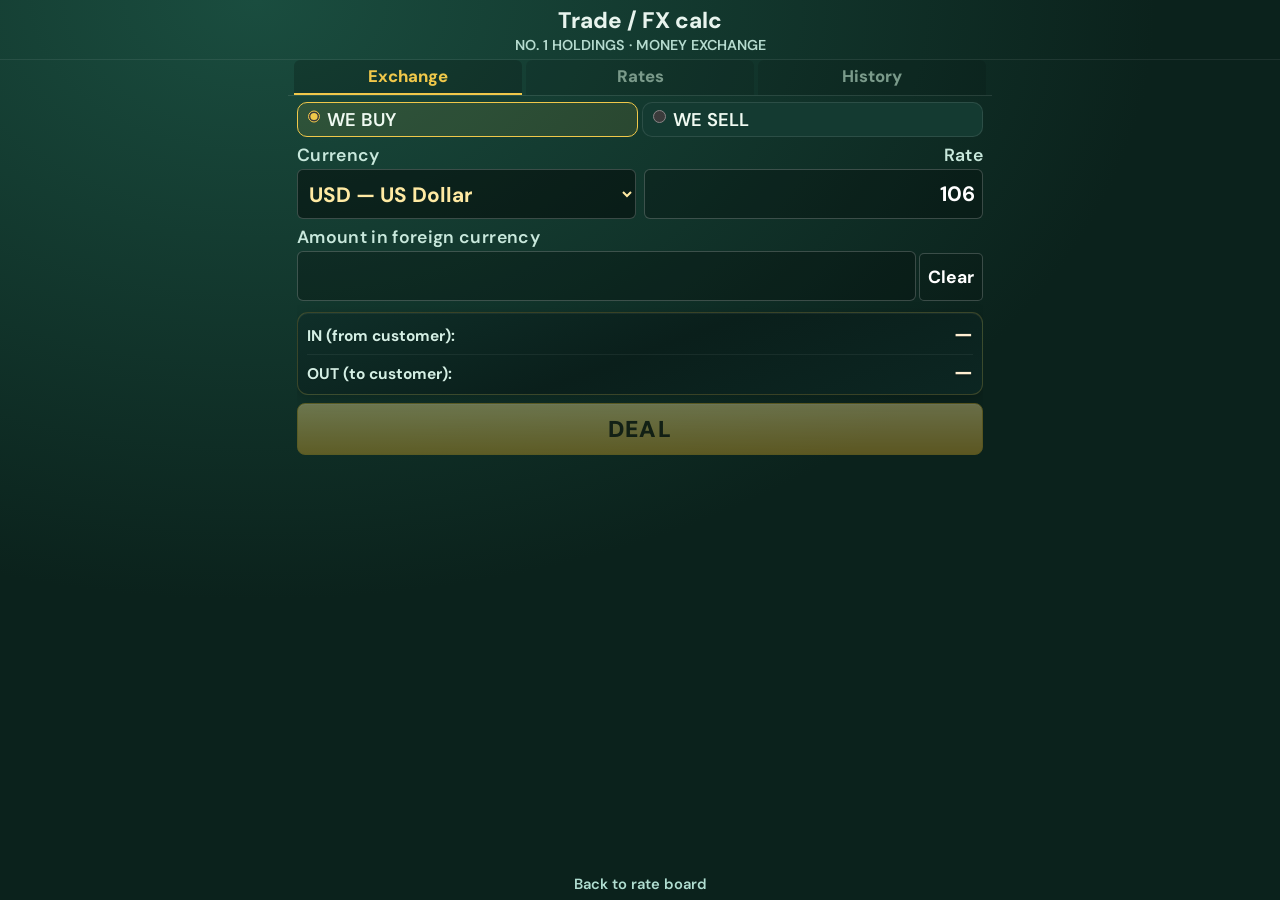
==== trade.html @ a91f6186 "first" ====
<!DOCTYPE html>
<html lang="en">
  <head>
    <meta charset="utf-8" />
    <meta name="viewport" content="width=device-width, initial-scale=1" />
    <title>FX / Trade - NO. 1 HOLDINGS</title>
    <link rel="preconnect" href="https://fonts.googleapis.com" />
    <link rel="preconnect" href="https://fonts.gstatic.com" crossorigin />
    <link
      href="https://fonts.googleapis.com/css2?family=DM+Sans:ital,opsz,wght@0,9..40,400;0,9..40,600;0,9..40,700&display=swap"
      rel="stylesheet"
    />
    <link rel="stylesheet" href="css/trade.css" />
  </head>
  <body class="trade-app me2-locale-en">
    <header class="trade-hd">
      <h1 class="trade-ttl" id="tradePageTitle"></h1>
      <p class="trade-brand" id="tradeHeader"></p>
    </header>

    <nav class="ttabs" role="tablist" aria-label="page">
      <button type="button" class="ttab is-on" id="tabCalc" role="tab" aria-selected="true" aria-controls="panelCalc">
        <span id="tTabX"></span>
      </button>
      <button type="button" class="ttab" id="tabRates" role="tab" aria-selected="false" aria-controls="panelRates">
        <span id="tTabR"></span>
      </button>
      <button type="button" class="ttab" id="tabLog" role="tab" aria-selected="false" aria-controls="panelLog">
        <span id="tTabH"></span>
      </button>
    </nav>

    <main class="tmain">
      <div class="tpan is-on" id="panelCalc" role="tabpanel" aria-labelledby="tabCalc" data-p="x">
        <div class="sheet sheet--calc" id="sheetDeal">
          <p class="q" id="lblWhat"></p>
          <p class="q2" id="lblWhatE" hidden></p>
            <div class="segs" role="radiogroup" aria-label="side">
            <label class="seg" data-side="buy"
              ><input type="radio" name="trDir" id="dirBuy" value="buy" checked />
              <span class="szh" id="sBuyZ"></span><span class="sen" id="sBuyE" hidden></span>
            </label>
            <label class="seg" data-side="sell"
              ><input type="radio" name="trDir" id="dirSell" value="sell" />
              <span class="szh" id="sSellZ"></span><span class="sen" id="sSellE" hidden></span>
            </label>
          </div>

          <div class="fld fld-ccyrow">
            <div class="ccyrow">
              <div class="ccyrow-cell ccyrow-cell--sel">
                <p class="fl-bi" id="lblCcyPair"></p>
                <select id="tradeCcy" class="sels ccy-ctl"></select>
              </div>
              <div class="ccyrow-cell ccyrow-cell--rate">
                <p class="fl-bi" id="lblRateInline"></p>
                <input
                  type="text"
                  class="tinp tinp--inline-rate ccy-ctl"
                  id="inlineRate"
                  inputmode="decimal"
                  autocomplete="off"
                />
              </div>
            </div>
            <p class="fstatus" id="inlineRateStatus" hidden></p>
          </div>

          <div class="fld">
            <p class="fl-bi" id="lblAmtPair"></p>
            <div class="amt2">
              <input type="text" class="tinp" id="amt" inputmode="decimal" autocomplete="off" />
              <button type="button" class="bghost" id="btnClear"></button>
            </div>
          </div>

          <div class="sum sum--pay" id="resultBlock" aria-live="polite">
            <div class="sum-pay">
              <div class="sum-line">
                <div class="sum-pay__lbl">
                  <span class="szh" id="lblShopRecvZ"></span>
                  <span class="sen" id="lblShopRecvE" hidden></span>
                </div>
                <b class="sum-pay__val" id="legRecvVal">—</b>
              </div>
              <div class="sum-line">
                <div class="sum-pay__lbl">
                  <span class="szh" id="lblShopPayZ"></span>
                  <span class="sen" id="lblShopPayE" hidden></span>
                </div>
                <b class="sum-pay__val" id="legPayVal">—</b>
              </div>
            </div>
          </div>

          <button type="button" class="bdeal" id="btnDeal" disabled>DEAL</button>
        </div>
      </div>

      <div class="tpan is-hid" id="panelRates" role="tabpanel" aria-labelledby="tabRates" data-p="r" hidden>
        <div class="sheet sheet--rates" id="sheetRates">
          <section class="global-rates" id="globalRatesBlock" aria-labelledby="globalRatesTtl">
            <h2 class="gr-ttl" id="globalRatesTtl"></h2>
            <p class="gr-hint" id="globalRatesHint"></p>
            <div class="fld">
              <p class="fl-bi" id="lblShopPhone"></p>
              <div class="amt2">
                <input
                  type="text"
                  class="tinp"
                  id="shopPhone"
                  inputmode="tel"
                  autocomplete="off"
                />
              </div>
            </div>
            <div class="gr-wrap">
              <table class="gr-tbl" id="globalRatesTable">
                <thead>
                  <tr>
                    <th id="thGlobalCcy"></th>
                    <th id="thGlobalBuy"></th>
                    <th id="thGlobalSell"></th>
                  </tr>
                </thead>
                <tbody id="globalRatesTbody"></tbody>
              </table>
            </div>
            <p class="fstatus" id="globalRateStatus" hidden></p>
            <button type="button" class="bghost gr-save" id="btnSaveGlobalRates"></button>
          </section>
        </div>
      </div>

      <div class="tpan is-hid" id="panelLog" role="tabpanel" aria-labelledby="tabLog" hidden data-p="h">
        <div class="logbox">
          <h2 class="h2" id="logH"></h2>
          <div class="frow">
            <label class="frb flb-col"
              ><input type="radio" name="fMode" id="fOne" value="one" checked />
              <span class="fl-stk"><span class="fl-zh" id="fOneLZh"></span><span class="fl-en" id="fOneLEn" hidden></span></span></label>
            <span class="dwrap" id="fBlockOne">
              <input type="date" class="dinp" id="fDateOne" aria-describedby="logFilterDateNote" />
            </span>
            <label class="frb flb-col"
              ><input type="radio" name="fMode" id="fRange" value="range" />
              <span class="fl-stk"><span class="fl-zh" id="fRangeLZh"></span><span class="fl-en" id="fRangeLEn" hidden></span></span></label>
            <span class="dwrap" id="fBlockRange" hidden>
              <input type="date" class="dinp" id="fDateFrom" aria-describedby="logFilterDateNote" />
              <span>—</span>
              <input type="date" class="dinp" id="fDateTo" aria-describedby="logFilterDateNote" />
            </span>
          </div>
          <p class="flt-sub" id="logFilterDateNote"></p>
          <div class="lscroll">
            <table class="tlog" id="logTable">
              <thead>
                <tr>
                  <th id="thLTime"></th>
                  <th id="thLDir"></th>
                  <th id="thLCcy"></th>
                  <th id="thLIn"></th>
                  <th id="thLOut"></th>
                  <th id="thLDel"></th>
                  <th id="thPrint"></th>
                </tr>
              </thead>
              <tbody id="logTbody"></tbody>
            </table>
            <p class="em" id="logEmpty"></p>
          </div>
          <div class="log-tool log-tool--log" id="logToolLog">
            <button type="button" class="bghost btn-csv" id="btnCsvLog"></button>
            <button type="button" class="brd btn-logclr" id="btnLogClear"></button>
          </div>
          <div class="log-below" id="logBelowBlock">
            <p class="log-sec-ttl" id="logSumTableCap"></p>
            <div class="lscroll lscroll--sum">
              <table class="tlog" id="logSumTable">
                <thead>
                  <tr>
                    <th id="thSumCcy"></th>
                    <th id="thSumCount"></th>
                    <th id="thSumNet"></th>
                    <th id="thSumNf"></th>
                  </tr>
                </thead>
                <tbody id="logSumTbody"></tbody>
              </table>
            </div>
            <div class="log-tool log-tool--sum" id="logToolSum">
              <button type="button" class="bghost btn-csv" id="btnCsvSummary"></button>
            </div>
          </div>
        </div>
      </div>
    </main>

    <div
      class="mod"
      id="printModal"
      role="dialog"
      aria-modal="true"
      aria-labelledby="mQ"
      hidden
    >
      <div class="modb" data-close=""></div>
      <div class="modc">
        <p class="mqt" id="mQ"></p>
        <div class="mrow">
          <button type="button" class="bghost" id="mNo"></button>
          <button type="button" class="bpri" id="mYes"></button>
        </div>
      </div>
    </div>

    <footer class="tfut">
      <a href="index.html" class="a tfut-link" id="linkToBoard"></a>
    </footer>

    <script src="js/boot-data.js"></script>
    <script src="js/trade.js" defer></script>
  </body>
</html>
---- css/trade.css ----
/* 第一性：卖/买 → 选币 → 金额 → DEAL */
:root {
  --g: #143a31;
  --g2: #0b221c;
  --gold: #f0c84a;
  --m: #bfe4d8;
  --card: #f0faf4;
  --in: #07100e;
  --ff: "DM Sans", system-ui, sans-serif;
  --r: 12px;
}
*,
*::before,
*::after {
  box-sizing: border-box;
}
html,
body {
  height: 100%;
}
body.trade-app {
  margin: 0;
  font-family: var(--ff);
  color: #fff;
  color-scheme: dark; /* 原生 <select> 展开列表在 Chromium 上用深色，避免灰底+浅金字 */
  background: radial-gradient(900px 600px at 20% 0, #1a4d3f, var(--g2));
  height: 100dvh;
  max-height: 100dvh;
  overflow: hidden;
  display: flex;
  flex-direction: column;
  font-size: clamp(18px, 0.4rem + 1.1vw, 25px);
}
.trade-hd {
  padding: 0.45rem 0.6rem 0.3rem;
  text-align: center;
  border-bottom: 1px solid rgba(255, 255, 255, 0.08);
}
.trade-ttl {
  margin: 0;
  font-size: 1.1em;
  font-weight: 800;
  line-height: 1.2;
  color: #e8f4ee;
}
.trade-brand {
  margin: 0.1rem 0 0;
  font-size: 0.7em;
  font-weight: 600;
  color: var(--m);
  opacity: 0.95;
}
.ttabs {
  display: flex;
  max-width: min(100%, 42rem);
  margin: 0 auto;
  width: 100%;
  padding: 0 0.35rem;
  border-bottom: 1px solid rgba(255, 255, 255, 0.1);
  gap: 0.2rem;
}
.ttab {
  flex: 1;
  min-width: 0;
  font: inherit;
  font-weight: 800;
  font-size: 0.82em;
  padding: 0.4rem 0.15rem;
  line-height: 1.2;
  background: rgba(0, 0, 0, 0.12);
  color: #7a9a8a;
  border: none;
  border-bottom: 2px solid transparent;
  border-radius: 6px 6px 0 0;
  cursor: pointer;
}
.ttab.is-on {
  color: var(--gold);
  border-bottom-color: var(--gold);
  background: rgba(0, 0, 0, 0.2);
}
.tmain {
  flex: 1 1 auto;
  min-height: 0;
  max-width: min(100%, 42rem);
  width: 100%;
  margin: 0 auto;
  padding: 0.4rem 0.55rem 0.5rem;
  display: flex;
  flex-direction: column;
  overflow: hidden;
}
body.trade-mode-log .tmain,
body.trade-mode-log .ttabs,
body.trade-mode-rates .tmain,
body.trade-mode-rates .ttabs {
  max-width: min(100%, 58rem);
}
.tpan {
  min-height: 0;
  flex: 1;
  display: flex;
  flex-direction: column;
  overflow: hidden;
}
.tpan.is-hid {
  display: none;
}
.sheet {
  flex: 1 1 auto;
  min-height: 0;
  display: flex;
  flex-direction: column;
  padding: 0 0 0.15rem;
}
.sheet--calc,
.sheet--rates {
  overflow: hidden;
}
.bghost {
  font: inherit;
  font-size: 0.86em;
  font-weight: 700;
  border: 1px solid rgba(255, 255, 255, 0.2);
  color: #fff;
  background: rgba(0, 0, 0, 0.15);
  border-radius: 5px;
  padding: 0.35rem 0.5rem;
  cursor: pointer;
  margin: 0.15rem 0 0;
}
.bghost:hover {
  background: rgba(0, 0, 0, 0.3);
}
.bghost.sm {
  width: 100%;
  font-size: 0.64rem;
  margin-top: 0.2rem;
}
/* 主问题 */
.q {
  margin: 0 0 0.1rem;
  font-size: 0.92em;
  font-weight: 700;
  color: #d8f0e6;
}
.q2 {
  margin: 0 0 0.4rem;
  font-size: 0.9em;
  font-weight: 600;
  color: #8ebfb0;
  line-height: 1.25;
}
/* 两个大格 */
.segs {
  display: flex;
  gap: 0.3rem;
  margin-bottom: 0.4rem;
}
.seg {
  flex: 1 1 48%;
  display: flex;
  flex-direction: row;
  align-items: flex-start;
  gap: 0.25rem;
  padding: 0.35rem 0.3rem;
  background: var(--g);
  border: 1px solid rgba(255, 255, 255, 0.1);
  border-radius: 10px;
  cursor: pointer;
  min-width: 0;
}
.seg:has(:checked) {
  border-color: var(--gold);
  background: rgba(240, 200, 74, 0.1);
}
.seg input {
  margin-top: 0.1rem;
  width: 0.95em;
  height: 0.95em;
  flex-shrink: 0;
  accent-color: #f0c84a;
}
.szh {
  display: block;
  font-size: 0.9em;
  font-weight: 600;
  line-height: 1.2;
  color: #f0faf2;
}
.sen {
  display: block;
  font-size: 0.9em;
  font-weight: 600;
  line-height: 1.2;
  color: #b0d4c4;
  margin-top: 0.12rem;
}
.fld {
  margin-bottom: 0.4rem;
}
.fld-ccyrow .ccyrow {
  display: grid;
  grid-template-columns: 1fr 1fr;
  gap: 0.45rem;
  align-items: stretch;
}
.ccyrow-cell {
  display: flex;
  flex-direction: column;
  min-width: 0;
  justify-content: flex-end;
}
.fl-bi {
  margin: 0 0 0.2rem;
  font-size: 0.86em;
  font-weight: 600;
  line-height: 1.25;
  color: #c8e8dc;
  letter-spacing: 0.02em;
}
.ccyrow-cell--rate .fl-bi {
  text-align: right;
}
.tinp--inline-rate {
  text-align: right;
  color: var(--gold);
}
.fstatus {
  margin: 0.2rem 0 0;
  font-size: 0.68em;
  font-weight: 600;
  line-height: 1.2;
  min-height: 0.9rem;
}
/* 全局牌价表（「汇率」标签内） */
.sheet--rates .global-rates,
#panelRates .global-rates {
  margin-top: 0;
  flex: 1 1 auto;
  min-height: 0;
  display: flex;
  flex-direction: column;
  overflow: hidden;
  padding: 0.4rem 0.45rem 0.5rem;
  background: linear-gradient(165deg, #143a32, #0c221c);
  border: 1px solid rgba(240, 200, 74, 0.28);
  border-radius: var(--r);
  box-shadow: 0 2px 10px rgba(0, 0, 0, 0.25);
}
.gr-ttl {
  margin: 0 0 0.2rem;
  font-size: 0.95em;
  font-weight: 800;
  line-height: 1.2;
  color: #e8f4ee;
}
.gr-hint {
  margin: 0 0 0.35rem;
  font-size: 0.72em;
  font-weight: 600;
  line-height: 1.3;
  color: #7eb3a0;
  flex: 0 0 auto;
}
.gr-hint:empty {
  display: none;
  margin: 0;
}
.gr-wrap {
  flex: 1 1 auto;
  min-height: 0;
  overflow: hidden;
  margin: 0;
}
.gr-tbl {
  width: 100%;
  border-collapse: collapse;
  font-size: 0.88em;
  font-weight: 600;
}
.gr-tbl th,
.gr-tbl td {
  padding: 0.32rem 0.28rem;
  text-align: left;
  vertical-align: middle;
  border-bottom: 1px solid rgba(255, 255, 255, 0.1);
}
.gr-tbl th {
  color: #b8e0d0;
  font-weight: 600;
  font-size: 0.9em;
  white-space: nowrap;
}
.gr-tbl .gr-code {
  font-weight: 800;
  color: var(--gold);
  width: 3.2rem;
}
.gr-tbl .gr-inp {
  width: 100%;
  min-width: 0;
  min-height: 0;
  font-size: 1em;
  font-weight: 700;
  padding: 0.38rem 0.35rem;
  border-radius: 5px;
  border: 1px solid rgba(255, 255, 255, 0.2);
  background: rgba(0, 0, 0, 0.25);
  color: #fff;
  font-variant-numeric: tabular-nums;
}
.gr-save {
  width: 100%;
  margin-top: 0.35rem;
  font-size: 0.88em;
  font-weight: 700;
  padding: 0.4rem 0.5rem;
  flex: 0 0 auto;
}
.sheet--calc {
  justify-content: flex-start;
}
.sheet--calc .bdeal {
  margin-top: 0.1rem;
  flex: 0 0 auto;
}
.sheet--calc .sum {
  flex: 0 0 auto;
}
.sheet--calc .fld,
.sheet--calc .q2 {
  flex: 0 0 auto;
}
.sheet--calc .segs {
  flex: 0 0 auto;
}
.fstatus--ok {
  color: #7eb3a0;
}
.fstatus--err {
  color: #f0a0a0;
}
.fld .fl,
.fld .fle {
  display: block;
  font-size: 0.86em;
  font-weight: 600;
  line-height: 1.2;
  color: #bfe4d8;
  margin-bottom: 0.08rem;
}
.sels {
  width: 100%;
  font: inherit;
  font-size: 0.88rem;
  font-weight: 700;
  padding: 0.35rem 0.4rem;
  border-radius: 5px;
  border: 1px solid rgba(255, 255, 255, 0.2);
  background: rgba(0, 0, 0, 0.45);
  color: #ffeaa3;
  color-scheme: dark;
}
.sels option {
  background: #0d2220;
  color: #fff8e0;
  font: inherit;
  font-weight: 600;
  padding: 0.4em 0.5em;
}
.sels option:hover,
.sels option:focus,
.sels option:active {
  background: #1f4d3f;
  color: #fff;
}
.sels option:checked {
  background: #1a3d32;
  color: var(--gold);
}
.sels.ccy-ctl,
.tinp.tinp--inline-rate.ccy-ctl {
  box-sizing: border-box;
  min-height: 3.15rem;
  width: 100%;
  font-size: 1.02em;
  font-weight: 700;
  padding: 0.5rem 0.45rem;
  line-height: 1.2;
  border-radius: 6px;
}
.amt2 {
  display: flex;
  gap: 0.2rem;
}
.tinp {
  flex: 1;
  min-width: 0;
  font: inherit;
  font-size: 1.12em;
  font-weight: 800;
  font-variant-numeric: tabular-nums;
  padding: 0.5rem 0.55rem;
  min-height: 3.15rem;
  border-radius: 6px;
  border: 1px solid rgba(255, 255, 255, 0.2);
  background: rgba(0, 0, 0, 0.25);
  color: #fff;
}
/* 摘要：本店应收 / 本店应付 + 中英 */
.sum.sum--pay {
  background: linear-gradient(160deg, #0f2f29 0%, #0a1f1b 50%, #0c2622 100%);
  color: #e8f4ee;
  border: 1px solid rgba(240, 200, 74, 0.2);
  border-radius: 11px;
  padding: 0.5rem 0.55rem 0.55rem;
  margin: 0.28rem 0 0.4rem;
  font-size: 0.9em;
  font-weight: 600;
  box-shadow: 0 0.2rem 0.85rem rgba(0, 0, 0, 0.2), inset 0 1px 0 rgba(255, 255, 255, 0.05);
}
.sum-pay {
  display: flex;
  flex-direction: column;
  gap: 0.4rem;
  line-height: 1.3;
}
.sum-line {
  display: flex;
  flex-wrap: wrap;
  align-items: baseline;
  justify-content: space-between;
  gap: 0.35rem 0.5rem;
  padding-top: 0.28rem;
  border-top: 1px solid rgba(255, 255, 255, 0.06);
}
.sum-line:first-of-type {
  border-top: none;
  padding-top: 0;
}
.sum--pay .sum-pay__lbl {
  flex: 0 1 55%;
  min-width: 0;
}
.sum--pay .sum-pay__lbl .szh {
  font-size: 0.84em;
  font-weight: 700;
  color: #d4efe4;
  text-shadow: 0 1px 1px rgba(0, 0, 0, 0.2);
  font-family: var(--ff);
}
.sum--pay .sum-pay__lbl .sen {
  font-size: 0.75em;
  font-weight: 600;
  color: #8eb9a8;
  margin-top: 0.1rem;
  text-shadow: 0 1px 1px rgba(0, 0, 0, 0.2);
  font-family: var(--ff);
  letter-spacing: 0.02em;
}
.sum-pay__val {
  margin: 0;
  font-size: 1.1em;
  font-weight: 800;
  color: #ffefd2;
  font-feature-settings: "tnum" 1;
  font-variant-numeric: tabular-nums;
  text-shadow: 0 0.04em 0.12em rgba(0, 0, 0, 0.35);
  font-family: var(--ff);
  word-break: break-all;
}
/* DEAL */
.bdeal {
  width: 100%;
  font: inherit;
  font-size: 1.12em;
  font-weight: 900;
  letter-spacing: 0.06em;
  padding: 0.6rem 0.65rem;
  min-height: 3.1rem;
  border: 1px solid #c9a224;
  border-radius: 8px;
  color: #1a1303;
  background: linear-gradient(180deg, #f6e08a, #d4a62a);
  cursor: pointer;
  margin-top: 0.1rem;
  box-shadow: 0 1px 0 rgba(255, 255, 255, 0.3) inset;
}
.bdeal:disabled {
  opacity: 0.4;
  cursor: not-allowed;
}
/* 历史 */
.logbox {
  display: flex;
  flex-direction: column;
  min-height: 0;
  flex: 1;
  overflow: hidden;
}
.h2 {
  margin: 0.1rem 0 0.1rem;
  font-size: 0.9rem;
  color: #e0f0e8;
  font-weight: 800;
}
.frow {
  display: flex;
  flex-wrap: wrap;
  align-items: center;
  gap: 0.2rem 0.3rem;
  font-size: 0.7rem;
  color: #d0ede4;
  margin-bottom: 0.2rem;
}
.frb {
  display: flex;
  align-items: center;
  gap: 0.15rem;
  cursor: pointer;
  font-size: 0.68rem;
  font-weight: 600;
}
.frb input {
  accent-color: #f0c84a;
}
.flb-col {
  align-items: flex-start;
}
.fl-stk {
  display: flex;
  flex-direction: column;
  gap: 0.06rem;
  min-width: 0;
}
.fl-zh {
  font-size: 0.68rem;
  font-weight: 700;
  color: #eaf6f0;
  line-height: 1.15;
}
.fl-en {
  font-size: 0.58rem;
  font-weight: 600;
  color: #8eb9a8;
  line-height: 1.15;
}
.flt-sub {
  margin: 0 0 0.32rem;
  font-size: 0.58rem;
  line-height: 1.35;
  color: #7a9a8a;
  max-width: 42rem;
}
.dinp {
  font: inherit;
  font-size: 0.7rem;
  max-width: 7.2rem;
  border-radius: 3px;
  border: 1px solid rgba(255, 255, 255, 0.15);
  padding: 0.1rem 0.2rem;
  background: rgba(0, 0, 0, 0.2);
  color: #fff;
}
.dwrap[hidden] {
  display: none !important;
}
.lscroll {
  flex: 1 1 auto;
  min-height: 0;
  overflow: auto;
  -webkit-overflow-scrolling: touch;
  border: 1px solid rgba(255, 255, 255, 0.1);
  border-radius: 6px;
  background: #f6fcf8;
}
.tlog {
  width: 100%;
  font-size: 0.7rem;
  color: #07100e;
  border-collapse: collapse;
  background: #fafffa;
}
.tlog th,
.tlog td {
  text-align: left;
  padding: 0.25rem 0.2rem;
  border-bottom: 1px solid #c8d4cd;
  vertical-align: top;
}
.tlog th {
  position: sticky;
  top: 0;
  background: #1a3d32;
  color: #d8f0e6;
  z-index: 1;
  font-size: 0.58rem;
  text-transform: uppercase;
  letter-spacing: 0.02em;
  font-weight: 800;
}
.tlog tr:last-child td {
  border-bottom: 0;
}
.tlog .m {
  font-variant-numeric: tabular-nums;
  white-space: nowrap;
  font-size: 0.66rem;
}
.tlog .pbtn {
  font-size: 0.74rem;
  padding: 0.14rem 0.42rem;
  font-weight: 800;
  border-radius: 5px;
  cursor: pointer;
  background: linear-gradient(180deg, #1f5c4a, #143a31);
  color: #fff8e0;
  border: 1px solid rgba(240, 200, 74, 0.35);
  box-shadow: 0 1px 2px rgba(0, 0, 0, 0.15);
}
.tlog .pbtn:active {
  transform: translateY(1px);
}
.tlog .dbtn {
  font-size: 0.72rem;
  padding: 0.14rem 0.38rem;
  font-weight: 800;
  border-radius: 5px;
  cursor: pointer;
  background: linear-gradient(180deg, #6a3028, #4a2018);
  color: #ffeae6;
  border: 1px solid rgba(255, 160, 140, 0.45);
  box-shadow: 0 1px 2px rgba(0, 0, 0, 0.15);
}
.tlog .dbtn:active {
  transform: translateY(1px);
}
.log-below {
  flex: 0 0 auto;
  margin-top: 0.35rem;
  display: flex;
  flex-direction: column;
  gap: 0.35rem;
  width: 100%;
  max-width: min(100%, 58rem);
  box-sizing: border-box;
  align-self: stretch;
}
.log-sec-ttl {
  margin: 0;
  font-size: 0.68rem;
  font-weight: 800;
  color: #d4efe4;
  letter-spacing: 0.02em;
}
.log-sec-ttl--sub {
  margin-top: 0.1rem;
  font-size: 0.65rem;
  font-weight: 700;
  color: #b0dcc8;
}
.lscroll--sum {
  flex: 0 0 auto;
  min-height: 0;
  max-height: 16rem;
  width: 100%;
  box-sizing: border-box;
}
.log-tool {
  flex: 0 0 auto;
  margin-top: 0.2rem;
  width: 100%;
  max-width: min(100%, 58rem);
  box-sizing: border-box;
  align-self: stretch;
  display: flex;
  flex-direction: column;
  gap: 0.3rem;
}
.log-tool--log {
  flex-direction: row;
  flex-wrap: wrap;
  align-items: stretch;
  gap: 0.3rem 0.35rem;
}
.log-tool--sum {
  flex-direction: row;
  flex-wrap: wrap;
  align-items: stretch;
  gap: 0.3rem 0.35rem;
}
.log-tool--log .btn-csv,
.log-tool--log .btn-logclr {
  flex: 1 1 42%;
  min-width: 0;
  width: auto;
  box-sizing: border-box;
  padding: 0.48rem 0.45rem;
  font-size: 0.74rem;
  font-weight: 800;
  border-radius: 6px;
  cursor: pointer;
}
.log-tool--sum .btn-csv {
  flex: 1 1 100%;
  min-width: 0;
  width: 100%;
  box-sizing: border-box;
  padding: 0.48rem 0.45rem;
  font-size: 0.74rem;
  font-weight: 800;
  border-radius: 6px;
  cursor: pointer;
}
.brd {
  font: inherit;
  font-size: 0.68rem;
  font-weight: 800;
  padding: 0.2rem 0.35rem;
  color: #ffc9c0;
  border: 1px solid rgba(200, 80, 60, 0.5);
  background: rgba(100, 20, 10, 0.35);
  border-radius: 4px;
  cursor: pointer;
}
.em {
  text-align: center;
  color: #8fb3a0;
  font-size: 0.72rem;
  padding: 0.3rem 0.2rem;
  margin: 0;
}
/* 弹层 */
.mod {
  position: fixed;
  inset: 0;
  z-index: 200;
  display: grid;
  place-items: center;
  background: rgba(0, 0, 0, 0.45);
}
.mod[hidden] {
  display: none !important;
}
.modb {
  position: absolute;
  inset: 0;
}
.modc {
  position: relative;
  background: #0f2e26;
  border: 1px solid rgba(255, 255, 255, 0.2);
  border-radius: 12px;
  padding: 0.6rem 0.75rem 0.5rem;
  max-width: 20rem;
  width: 92%;
  box-shadow: 0 12px 32px rgba(0, 0, 0, 0.45);
  text-align: center;
}
.mqt {
  margin: 0 0 0.45rem;
  color: #e0f0e8;
  font-size: 0.88rem;
  font-weight: 700;
  line-height: 1.3;
}
.mrow {
  display: flex;
  justify-content: center;
  gap: 0.35rem;
  flex-wrap: wrap;
}
.bpri {
  font: inherit;
  font-weight: 800;
  font-size: 0.85rem;
  padding: 0.3rem 0.55rem;
  border-radius: 6px;
  border: 1px solid #b89220;
  background: linear-gradient(180deg, #f6e08a, #d4a62a);
  color: #1a1303;
  cursor: pointer;
}
/* 页脚 */
.tfut {
  text-align: center;
  font-size: 0.72em;
  font-weight: 600;
  padding: 0.25rem 0.3rem 0.4rem;
  flex: 0 0 auto;
}
.a,
.tfut-link {
  color: #b0ddd0;
  text-decoration: none;
  font-size: 1em;
  font-weight: 600;
}
a.a:hover,
a.tfut-link:hover {
  text-decoration: underline;
  color: #fff;
}

@media (min-width: 32rem) {
  .tmain,
  .ttabs {
    max-width: min(100%, 44rem);
  }
  body.trade-mode-log .tmain,
  body.trade-mode-log .ttabs,
  body.trade-mode-rates .tmain,
  body.trade-mode-rates .ttabs {
    max-width: min(100%, 60rem);
  }
}
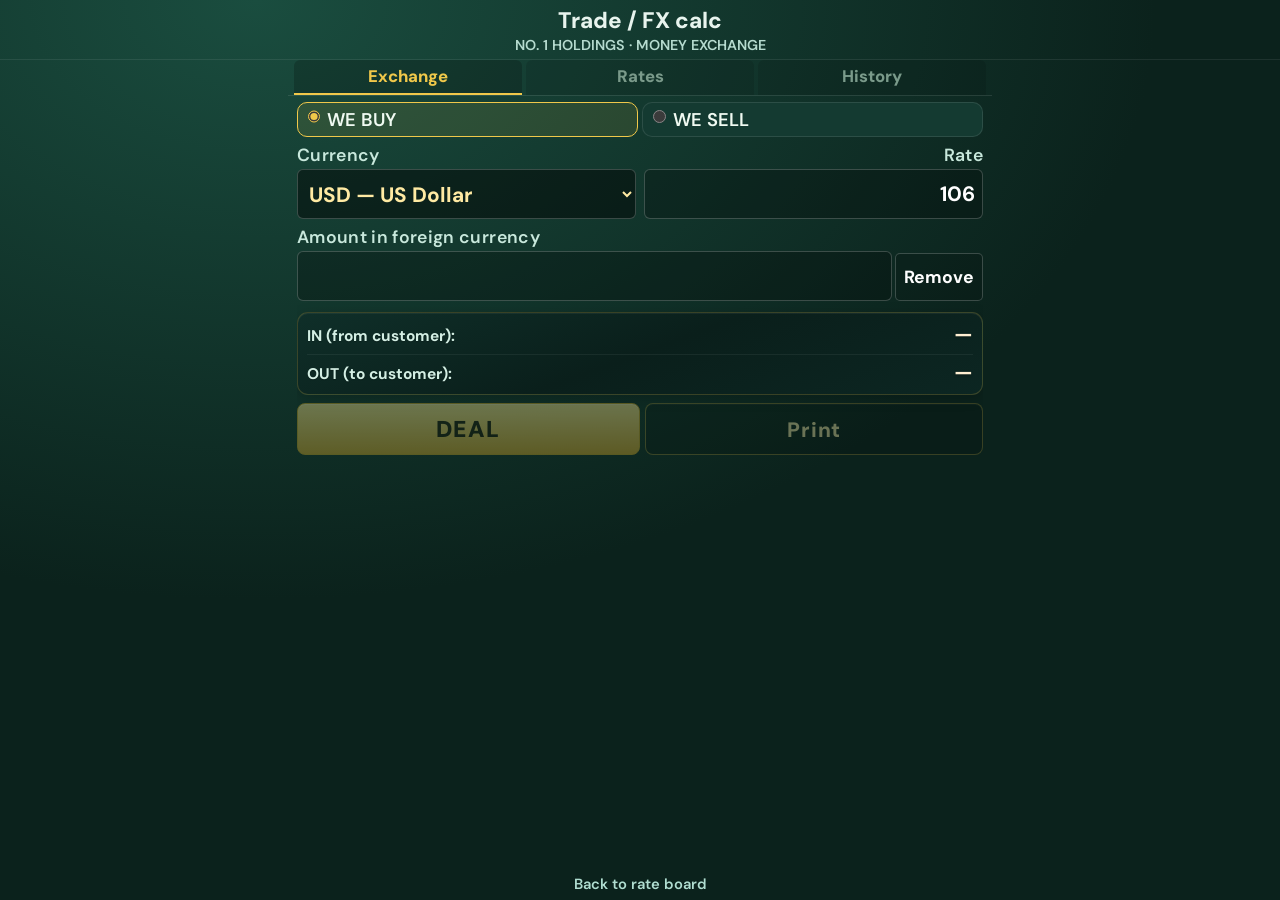
==== commit a869131b: "fix browser compatibility issue" ====
--- a/trade.html
+++ b/trade.html
@@ -93,7 +93,10 @@
             </div>
           </div>
 
-          <button type="button" class="bdeal" id="btnDeal" disabled>DEAL</button>
+          <div class="deal-row">
+            <button type="button" class="bdeal" id="btnDeal" disabled>DEAL</button>
+            <button type="button" class="bprint-last" id="btnPrintLast" disabled>Print</button>
+          </div>
         </div>
       </div>
 
@@ -171,6 +174,7 @@
           </div>
           <div class="log-tool log-tool--log" id="logToolLog">
             <button type="button" class="bghost btn-csv" id="btnCsvLog"></button>
+            <button type="button" class="brd btn-logf" id="btnLogClearFiltered"></button>
             <button type="button" class="brd btn-logclr" id="btnLogClear"></button>
           </div>
           <div class="log-below" id="logBelowBlock">
@@ -196,24 +200,6 @@
       </div>
     </main>
 
-    <div
-      class="mod"
-      id="printModal"
-      role="dialog"
-      aria-modal="true"
-      aria-labelledby="mQ"
-      hidden
-    >
-      <div class="modb" data-close=""></div>
-      <div class="modc">
-        <p class="mqt" id="mQ"></p>
-        <div class="mrow">
-          <button type="button" class="bghost" id="mNo"></button>
-          <button type="button" class="bpri" id="mYes"></button>
-        </div>
-      </div>
-    </div>
-
     <footer class="tfut">
       <a href="index.html" class="a tfut-link" id="linkToBoard"></a>
     </footer>
--- a/css/trade.css
+++ b/css/trade.css
@@ -321,9 +321,18 @@
 .sheet--calc {
   justify-content: flex-start;
 }
-.sheet--calc .bdeal {
+.sheet--calc .deal-row {
   margin-top: 0.1rem;
   flex: 0 0 auto;
+  display: flex;
+  flex-direction: row;
+  align-items: stretch;
+  gap: 0.35rem;
+  width: 100%;
+}
+.sheet--calc .deal-row .bdeal,
+.sheet--calc .deal-row .bprint-last {
+  margin-top: 0;
 }
 .sheet--calc .sum {
   flex: 0 0 auto;
@@ -470,9 +479,11 @@
   font-family: var(--ff);
   word-break: break-all;
 }
-/* DEAL */
+/* DEAL + print last (same row) */
 .bdeal {
-  width: 100%;
+  flex: 1 1 0;
+  min-width: 0;
+  width: auto;
   font: inherit;
   font-size: 1.12em;
   font-weight: 900;
@@ -487,6 +498,33 @@
   margin-top: 0.1rem;
   box-shadow: 0 1px 0 rgba(255, 255, 255, 0.3) inset;
 }
+.bprint-last {
+  flex: 1 1 0;
+  min-width: 0;
+  font: inherit;
+  font-size: 1.02em;
+  font-weight: 800;
+  letter-spacing: 0.04em;
+  padding: 0.55rem 0.5rem;
+  min-height: 3.1rem;
+  border: 1px solid rgba(240, 200, 74, 0.5);
+  border-radius: 8px;
+  color: #f6e8a8;
+  background: rgba(0, 0, 0, 0.3);
+  cursor: pointer;
+  margin-top: 0.1rem;
+  box-shadow: 0 1px 0 rgba(255, 255, 255, 0.06) inset;
+  -webkit-tap-highlight-color: transparent;
+}
+.bprint-last:hover:not(:disabled) {
+  background: rgba(0, 0, 0, 0.45);
+  border-color: #c9a224;
+  color: #fff8d8;
+}
+.bprint-last:disabled {
+  opacity: 0.4;
+  cursor: not-allowed;
+}
 .bdeal:disabled {
   opacity: 0.4;
   cursor: not-allowed;
@@ -574,6 +612,15 @@
   border: 1px solid rgba(255, 255, 255, 0.1);
   border-radius: 6px;
   background: #f6fcf8;
+  box-sizing: border-box;
+}
+/* History: main log table and summary share one width/column */
+.logbox > .lscroll {
+  max-width: min(100%, 58rem);
+  width: 100%;
+  margin-left: auto;
+  margin-right: auto;
+  align-self: center;
 }
 .tlog {
   width: 100%;
@@ -645,7 +692,9 @@
   width: 100%;
   max-width: min(100%, 58rem);
   box-sizing: border-box;
-  align-self: stretch;
+  align-self: center;
+  margin-left: auto;
+  margin-right: auto;
 }
 .log-sec-ttl {
   margin: 0;
@@ -673,28 +722,25 @@
   width: 100%;
   max-width: min(100%, 58rem);
   box-sizing: border-box;
-  align-self: stretch;
+  align-self: center;
+  margin-left: auto;
+  margin-right: auto;
   display: flex;
   flex-direction: column;
   gap: 0.3rem;
 }
-.log-tool--log {
-  flex-direction: row;
-  flex-wrap: wrap;
+.log-tool--log,
+.log-tool--sum {
+  display: grid;
+  grid-template-columns: repeat(3, minmax(0, 1fr));
   align-items: stretch;
   gap: 0.3rem 0.35rem;
 }
-.log-tool--sum {
-  flex-direction: row;
-  flex-wrap: wrap;
-  align-items: stretch;
-  gap: 0.3rem 0.35rem;
-}
 .log-tool--log .btn-csv,
-.log-tool--log .btn-logclr {
-  flex: 1 1 42%;
-  min-width: 0;
-  width: auto;
+.log-tool--log .btn-logclr,
+.log-tool--log .btn-logf {
+  min-width: 0;
+  width: 100%;
   box-sizing: border-box;
   padding: 0.48rem 0.45rem;
   font-size: 0.74rem;
@@ -702,8 +748,10 @@
   border-radius: 6px;
   cursor: pointer;
 }
+/* Same cell width/position as Export log (col 1) */
 .log-tool--sum .btn-csv {
-  flex: 1 1 100%;
+  grid-column: 1;
+  justify-self: stretch;
   min-width: 0;
   width: 100%;
   box-sizing: border-box;
@@ -730,57 +778,6 @@
   font-size: 0.72rem;
   padding: 0.3rem 0.2rem;
   margin: 0;
-}
-/* 弹层 */
-.mod {
-  position: fixed;
-  inset: 0;
-  z-index: 200;
-  display: grid;
-  place-items: center;
-  background: rgba(0, 0, 0, 0.45);
-}
-.mod[hidden] {
-  display: none !important;
-}
-.modb {
-  position: absolute;
-  inset: 0;
-}
-.modc {
-  position: relative;
-  background: #0f2e26;
-  border: 1px solid rgba(255, 255, 255, 0.2);
-  border-radius: 12px;
-  padding: 0.6rem 0.75rem 0.5rem;
-  max-width: 20rem;
-  width: 92%;
-  box-shadow: 0 12px 32px rgba(0, 0, 0, 0.45);
-  text-align: center;
-}
-.mqt {
-  margin: 0 0 0.45rem;
-  color: #e0f0e8;
-  font-size: 0.88rem;
-  font-weight: 700;
-  line-height: 1.3;
-}
-.mrow {
-  display: flex;
-  justify-content: center;
-  gap: 0.35rem;
-  flex-wrap: wrap;
-}
-.bpri {
-  font: inherit;
-  font-weight: 800;
-  font-size: 0.85rem;
-  padding: 0.3rem 0.55rem;
-  border-radius: 6px;
-  border: 1px solid #b89220;
-  background: linear-gradient(180deg, #f6e08a, #d4a62a);
-  color: #1a1303;
-  cursor: pointer;
 }
 /* 页脚 */
 .tfut {
